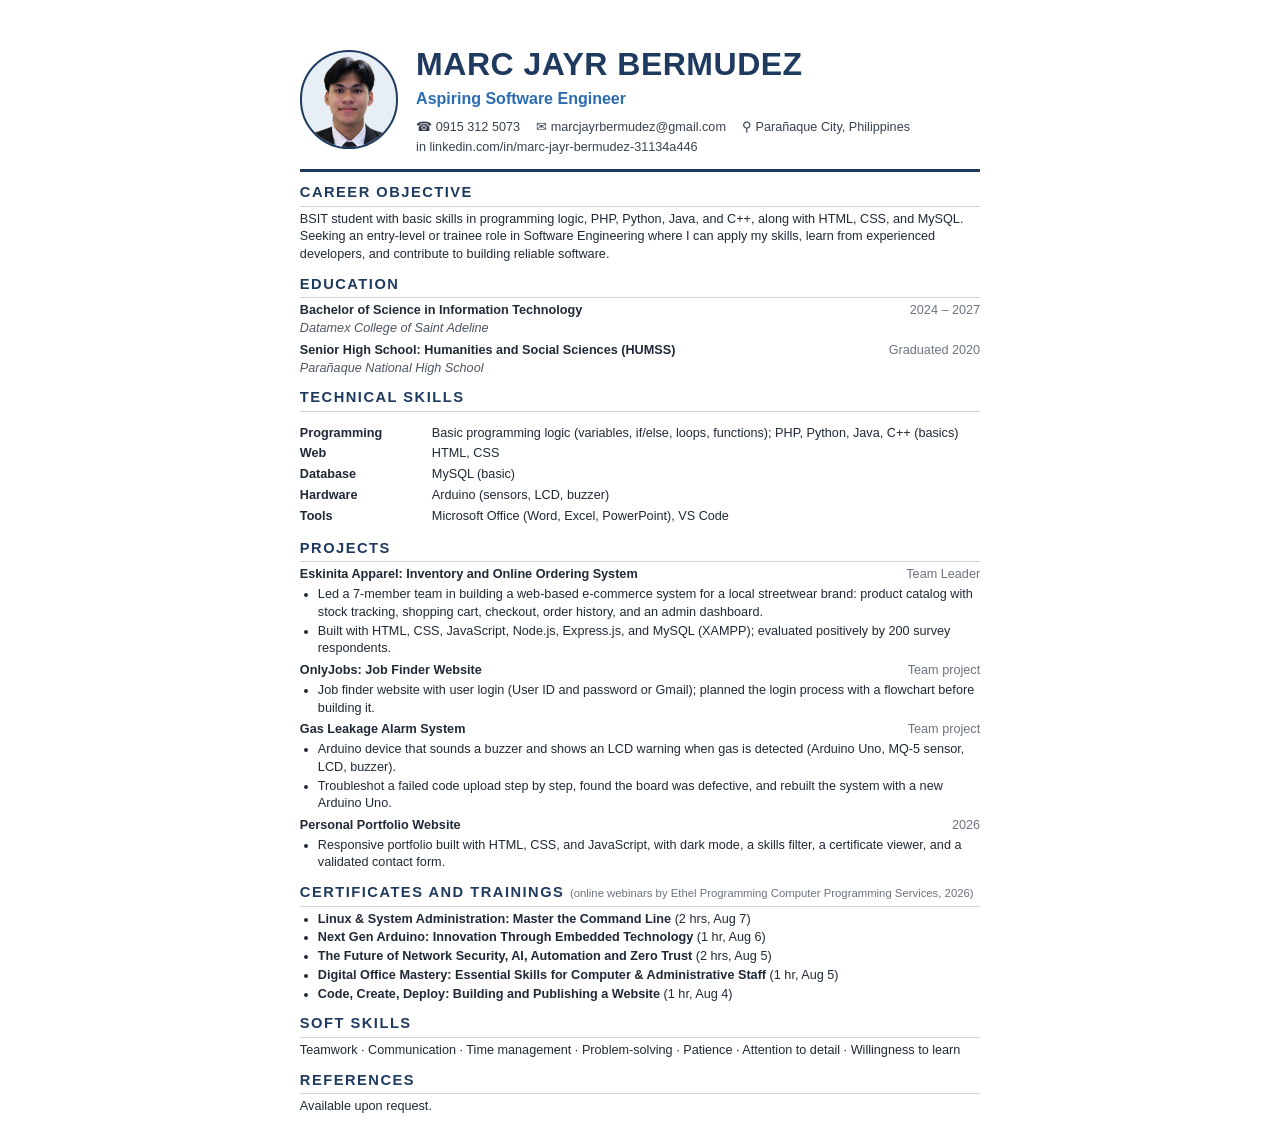
==== resume-source/resume.html @ ae772a8a "Marc Jayr Bermudez BSIT portfolio" ====
<!DOCTYPE html>
<html lang="en">
<head>
  <meta charset="UTF-8">
  <title>Marc Jayr Bermudez - Resume</title>
  <!--
    Resume source. To update resume.pdf: edit this file, open it in Chrome or Edge,
    press Ctrl + P, choose "Save as PDF", paper size A4, margins "None",
    and turn ON "Background graphics". Save it as assets/resume.pdf.
  -->
  <style>
    @page { size: A4; margin: 0; }
    * { box-sizing: border-box; }
    body {
      margin: 0;
      font-family: "Segoe UI", Roboto, Arial, sans-serif;
      color: #1f2937;
      font-size: 9.5pt;
      line-height: 1.4;
      -webkit-print-color-adjust: exact;
      print-color-adjust: exact;
    }
    .page { width: 210mm; height: 297mm; overflow: hidden; padding: 11mm 15mm; margin: 0 auto; background: #fff; }

    /* Header */
    header { display: flex; align-items: center; gap: 18px; padding-bottom: 12px; border-bottom: 3px solid #1e3a5f; }
    .photo { width: 26mm; height: 26mm; border-radius: 50%; object-fit: cover; background: #e8eef5; border: 2px solid #1e3a5f; flex: none; }
    h1 { margin: 0; font-size: 24pt; letter-spacing: 0.5px; color: #1e3a5f; }
    .role { margin: 2px 0 8px; font-size: 12pt; font-weight: 600; color: #2b6cb0; }
    .contact { display: flex; flex-wrap: wrap; gap: 3px 16px; font-size: 9.5pt; color: #374151; }
    .contact a { color: #374151; text-decoration: none; }

    /* Sections */
    h2 {
      margin: 10px 0 4px;
      font-size: 11pt;
      text-transform: uppercase;
      letter-spacing: 1.5px;
      color: #1e3a5f;
      border-bottom: 1px solid #cbd5e1;
      padding-bottom: 3px;
    }
    p { margin: 0 0 4px; }
    ul { margin: 2px 0 0; padding-left: 18px; }
    li { margin-bottom: 1px; }

    .item { margin-bottom: 4px; }
    .item-head { display: flex; justify-content: space-between; gap: 12px; }
    .item-title { font-weight: 700; }
    .item-date { color: #6b7280; white-space: nowrap; font-size: 9.5pt; }
    .item-sub { color: #4b5563; font-style: italic; }

    .skills { display: grid; grid-template-columns: 120px 1fr; gap: 3px 12px; }
    .skills dt { font-weight: 700; }
    .skills dd { margin: 0; }
  </style>
</head>
<body>
  <div class="page">

    <header>
      <img class="photo" src="photo.png" alt="Marc Jayr Bermudez">
      <div>
        <h1>MARC JAYR BERMUDEZ</h1>
        <p class="role">Aspiring Software Engineer</p>
        <div class="contact">
          <span>&#9742; 0915 312 5073</span>
          <span>&#9993; <a href="mailto:marcjayrbermudez@gmail.com">marcjayrbermudez@gmail.com</a></span>
          <span>&#9906; Parañaque City, Philippines</span>
          <span>in <a href="https://www.linkedin.com/in/marc-jayr-bermudez-31134a446/">linkedin.com/in/marc-jayr-bermudez-31134a446</a></span>
        </div>
      </div>
    </header>

    <h2>Career Objective</h2>
    <p>
      BSIT student with basic skills in programming logic, PHP, Python, Java, and C++, along with HTML, CSS, and MySQL.
      Seeking an entry-level or trainee role in Software Engineering where I can apply my skills, learn from
      experienced developers, and contribute to building reliable software.
    </p>

    <h2>Education</h2>
    <div class="item">
      <div class="item-head">
        <span class="item-title">Bachelor of Science in Information Technology</span>
        <span class="item-date">2024 – 2027</span>
      </div>
      <div class="item-sub">Datamex College of Saint Adeline</div>
    </div>
    <div class="item">
      <div class="item-head">
        <span class="item-title">Senior High School: Humanities and Social Sciences (HUMSS)</span>
        <span class="item-date">Graduated 2020</span>
      </div>
      <div class="item-sub">Parañaque National High School</div>
    </div>

    <h2>Technical Skills</h2>
    <dl class="skills">
      <dt>Programming</dt><dd>Basic programming logic (variables, if/else, loops, functions); PHP, Python, Java, C++ (basics)</dd>
      <dt>Web</dt><dd>HTML, CSS</dd>
      <dt>Database</dt><dd>MySQL (basic)</dd>
      <dt>Hardware</dt><dd>Arduino (sensors, LCD, buzzer)</dd>
      <dt>Tools</dt><dd>Microsoft Office (Word, Excel, PowerPoint), VS Code</dd>
    </dl>

    <h2>Projects</h2>
    <div class="item">
      <div class="item-head">
        <span class="item-title">Eskinita Apparel: Inventory and Online Ordering System</span>
        <span class="item-date">Team Leader</span>
      </div>
      <ul>
        <li>Led a 7-member team in building a web-based e-commerce system for a local streetwear brand: product catalog with stock tracking, shopping cart, checkout, order history, and an admin dashboard.</li>
        <li>Built with HTML, CSS, JavaScript, Node.js, Express.js, and MySQL (XAMPP); evaluated positively by 200 survey respondents.</li>
      </ul>
    </div>
    <div class="item">
      <div class="item-head">
        <span class="item-title">OnlyJobs: Job Finder Website</span>
        <span class="item-date">Team project</span>
      </div>
      <ul>
        <li>Job finder website with user login (User ID and password or Gmail); planned the login process with a flowchart before building it.</li>
      </ul>
    </div>
    <div class="item">
      <div class="item-head">
        <span class="item-title">Gas Leakage Alarm System</span>
        <span class="item-date">Team project</span>
      </div>
      <ul>
        <li>Arduino device that sounds a buzzer and shows an LCD warning when gas is detected (Arduino Uno, MQ-5 sensor, LCD, buzzer).</li>
        <li>Troubleshot a failed code upload step by step, found the board was defective, and rebuilt the system with a new Arduino Uno.</li>
      </ul>
    </div>
    <div class="item">
      <div class="item-head">
        <span class="item-title">Personal Portfolio Website</span>
        <span class="item-date">2026</span>
      </div>
      <ul>
        <li>Responsive portfolio built with HTML, CSS, and JavaScript, with dark mode, a skills filter, a certificate viewer, and a validated contact form.</li>
      </ul>
    </div>

    <h2>Certificates and Trainings <span style="font-size: 8.5pt; font-weight: 400; letter-spacing: 0; text-transform: none; color: #6b7280;">(online webinars by Ethel Programming Computer Programming Services, 2026)</span></h2>
    <ul>
      <li><strong>Linux &amp; System Administration: Master the Command Line</strong> (2 hrs, Aug 7)</li>
      <li><strong>Next Gen Arduino: Innovation Through Embedded Technology</strong> (1 hr, Aug 6)</li>
      <li><strong>The Future of Network Security, AI, Automation and Zero Trust</strong> (2 hrs, Aug 5)</li>
      <li><strong>Digital Office Mastery: Essential Skills for Computer &amp; Administrative Staff</strong> (1 hr, Aug 5)</li>
      <li><strong>Code, Create, Deploy: Building and Publishing a Website</strong> (1 hr, Aug 4)</li>
    </ul>

    <h2>Soft Skills</h2>
    <p>Teamwork · Communication · Time management · Problem-solving · Patience · Attention to detail · Willingness to learn</p>

    <h2>References</h2>
    <p>Available upon request.</p>

  </div>
</body>
</html>
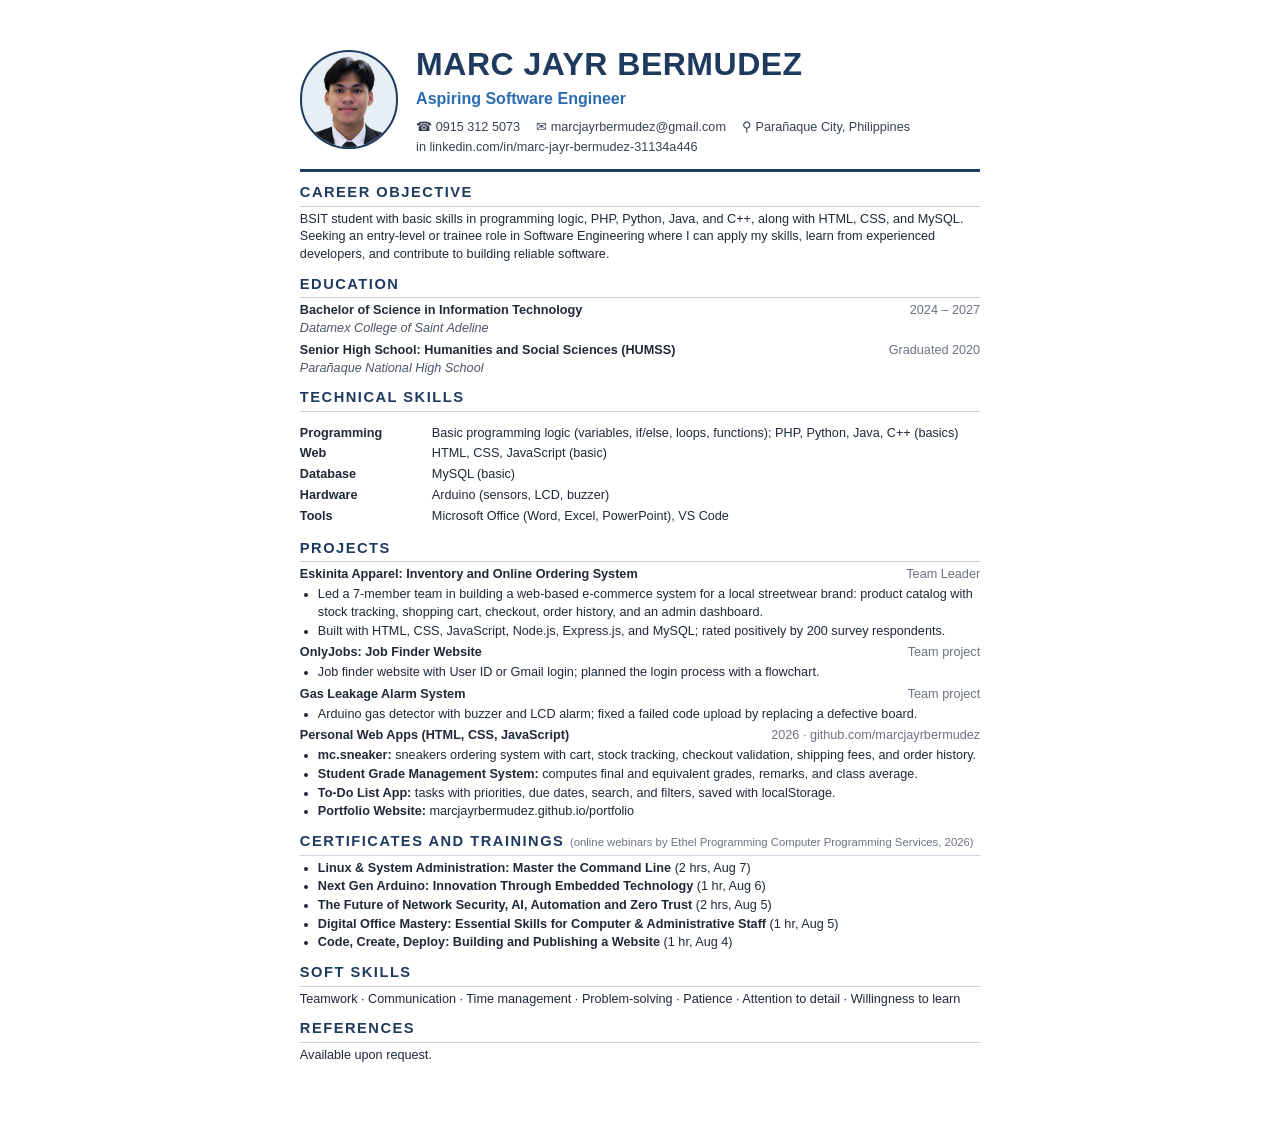
==== commit 7342896c: "Add personal projects (mc.sneaker, grade system, to-do app) and update resume" ====
--- a/resume-source/resume.html
+++ b/resume-source/resume.html
@@ -98,7 +98,7 @@
     <h2>Technical Skills</h2>
     <dl class="skills">
       <dt>Programming</dt><dd>Basic programming logic (variables, if/else, loops, functions); PHP, Python, Java, C++ (basics)</dd>
-      <dt>Web</dt><dd>HTML, CSS</dd>
+      <dt>Web</dt><dd>HTML, CSS, JavaScript (basic)</dd>
       <dt>Database</dt><dd>MySQL (basic)</dd>
       <dt>Hardware</dt><dd>Arduino (sensors, LCD, buzzer)</dd>
       <dt>Tools</dt><dd>Microsoft Office (Word, Excel, PowerPoint), VS Code</dd>
@@ -112,7 +112,7 @@
       </div>
       <ul>
         <li>Led a 7-member team in building a web-based e-commerce system for a local streetwear brand: product catalog with stock tracking, shopping cart, checkout, order history, and an admin dashboard.</li>
-        <li>Built with HTML, CSS, JavaScript, Node.js, Express.js, and MySQL (XAMPP); evaluated positively by 200 survey respondents.</li>
+        <li>Built with HTML, CSS, JavaScript, Node.js, Express.js, and MySQL; rated positively by 200 survey respondents.</li>
       </ul>
     </div>
     <div class="item">
@@ -121,7 +121,7 @@
         <span class="item-date">Team project</span>
       </div>
       <ul>
-        <li>Job finder website with user login (User ID and password or Gmail); planned the login process with a flowchart before building it.</li>
+        <li>Job finder website with User ID or Gmail login; planned the login process with a flowchart.</li>
       </ul>
     </div>
     <div class="item">
@@ -130,17 +130,19 @@
         <span class="item-date">Team project</span>
       </div>
       <ul>
-        <li>Arduino device that sounds a buzzer and shows an LCD warning when gas is detected (Arduino Uno, MQ-5 sensor, LCD, buzzer).</li>
-        <li>Troubleshot a failed code upload step by step, found the board was defective, and rebuilt the system with a new Arduino Uno.</li>
+        <li>Arduino gas detector with buzzer and LCD alarm; fixed a failed code upload by replacing a defective board.</li>
       </ul>
     </div>
     <div class="item">
       <div class="item-head">
-        <span class="item-title">Personal Portfolio Website</span>
-        <span class="item-date">2026</span>
+        <span class="item-title">Personal Web Apps (HTML, CSS, JavaScript)</span>
+        <span class="item-date">2026 · github.com/marcjayrbermudez</span>
       </div>
       <ul>
-        <li>Responsive portfolio built with HTML, CSS, and JavaScript, with dark mode, a skills filter, a certificate viewer, and a validated contact form.</li>
+        <li><strong>mc.sneaker:</strong> sneakers ordering system with cart, stock tracking, checkout validation, shipping fees, and order history.</li>
+        <li><strong>Student Grade Management System:</strong> computes final and equivalent grades, remarks, and class average.</li>
+        <li><strong>To-Do List App:</strong> tasks with priorities, due dates, search, and filters, saved with localStorage.</li>
+        <li><strong>Portfolio Website:</strong> marcjayrbermudez.github.io/portfolio</li>
       </ul>
     </div>
 
